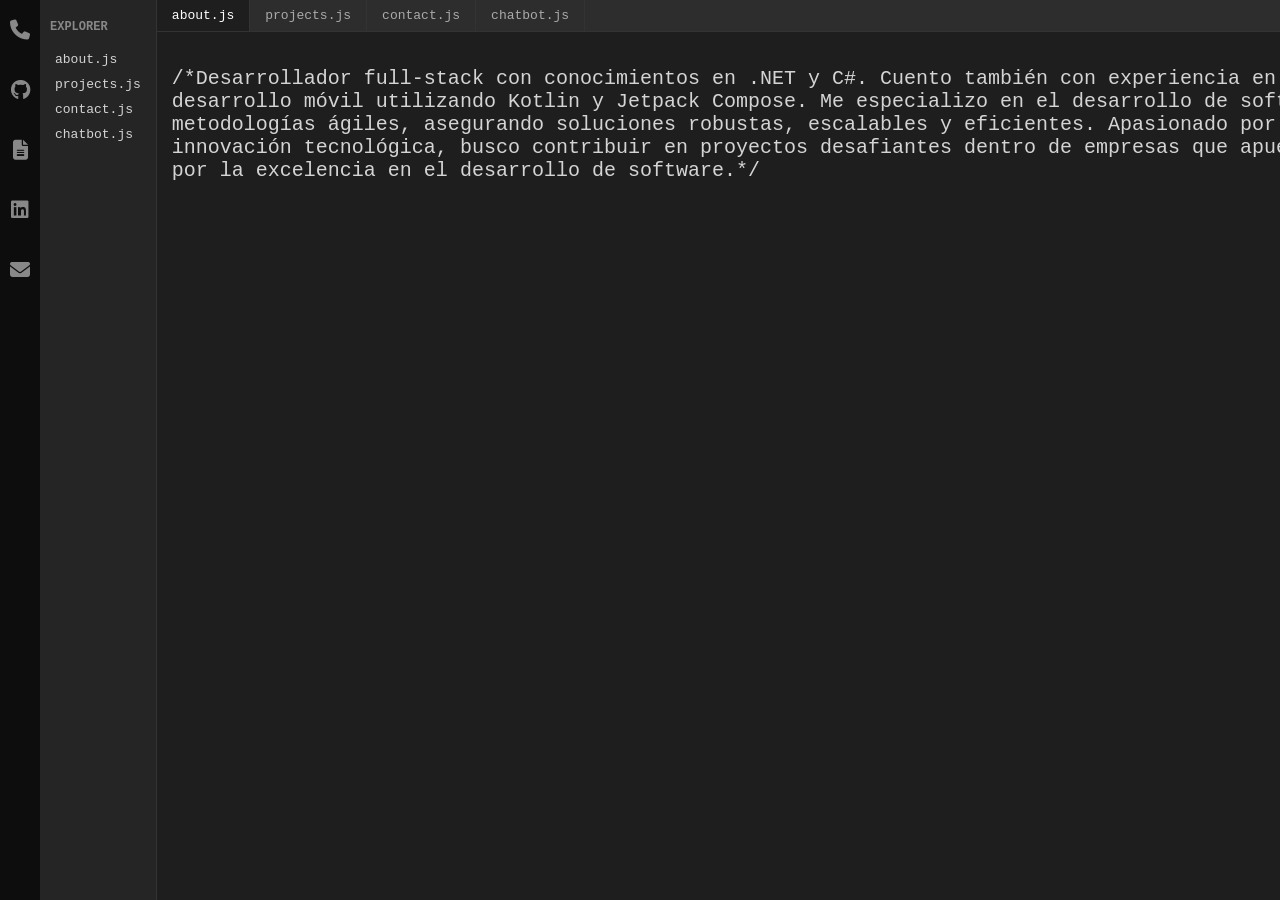
==== index.html @ b8284af8 "Renamed to index.html" ====
<!DOCTYPE html>
<html lang="es">
<head>
  <meta charset="UTF-8">
  <meta name="viewport" content="width=device-width, initial-scale=1.0">
  <title>Mikhail Vezelev</title>
  <link rel="stylesheet" href="mv2.css">
  <link rel="stylesheet" href="https://cdnjs.cloudflare.com/ajax/libs/font-awesome/6.5.0/css/all.min.css">
</head>
<body>
  <div class="vscode">

    <!-- Sidebar -->
    <div class="sidebar">
  <a href="tel:+34671237252" title="Teléfono"><i class="fas fa-phone"></i></a>
  <a href="https://github.com/Mikhail-Vezelev" target="_blank" title="GitHub"><i class="fab fa-github"></i></a>
  <a href="MV_Developer.pdf" download title="Descargar CV"><i class="fas fa-file-alt"></i></a>
  <a href="https://www.linkedin.com/in/mika1991" target="_blank" title="LinkedIn"> <i class="fab fa-linkedin"></i></a>
  <a href="mailto:mikhailvezelev@gmail.com" title="Enviar correo"><i class="fas fa-envelope"></i></a>
    </div>

    <!-- Explorer -->
    <div class="explorer">
      <h2>EXPLORER</h2>
      <ul>
        <li data-file="about">about.js</li>
        <li data-file="projects">projects.js</li>
        <li data-file="contact">contact.js</li>
        <li data-file="chatbot">chatbot.js</li>
      </ul>
    </div>

    <!-- Editor -->
    <div class="editor">
      <div class="tabs">
        <div class="tab active" data-file="about">about.js</div>
        <div class="tab" data-file="projects">projects.js</div>
        <div class="tab" data-file="contact">contact.js</div>
        <div class="tab" data-file="chatbot">chatbot.js</div>
      </div>
      <div class="content">
        <pre id="about" class="file active">
/*Desarrollador full-stack con conocimientos en .NET y C#. Cuento también con experiencia en
desarrollo móvil utilizando Kotlin y Jetpack Compose. Me especializo en el desarrollo de software bajo
metodologías ágiles, asegurando soluciones robustas, escalables y eficientes. Apasionado por la
innovación tecnológica, busco contribuir en proyectos desafiantes dentro de empresas que apuesten
por la excelencia en el desarrollo de software.*/

        </pre>
        <pre id="projects" class="file">
// Algunos de mis proyectos:
// - App móvil de lista de la compra con OCR.
// - Sistema de gestión de contratos en Java + Oracle.
// - Portfolio estilo VS Code.
        </pre>
        <pre id="contact" class="file">
// Teléfono: 671237252
// Email: mikhailvezelev1993@gmai.com
// GitHub: https://github.com/Mikhail-Vezelev
// LinkedIn: https://www.linkedin.com/in/mika1991
        </pre>
        <div id="chatbot" class="file">
      <div id="chatbox" style="border:1px solid #ccc; padding:10px; width:100%; height:300px; overflow-y:auto;"></div>
      <input type="text" id="userInput" placeholder="Escribe un mensaje..." style="width:80%;">
      <button id="sendBtn">Enviar</button>
    </div>
      </div>
    </div>
  </div>
  <script src="mv3.js"></script>
</body>
</html>
---- mv2.css ----
body {
  margin: 0;
  font-family: monospace;
  background-color: #1e1e1e;
  color: #d4d4d4;
  height: 100vh;
  display: flex;
}

.vscode {
  display: flex;
  width: 100%;
  height: 100%;
}

/* Sidebar */
.sidebar {
  width: 50px;
  background-color: #0d0d0d;
  display: flex;
  flex-direction: column;
  align-items: center;
  padding: 10px 0;
  gap: 20px;
  color: #888;
}

.sidebar a {
  font-size: 20px;
  color: #888;
  text-decoration: none;
  display: flex;
  align-items: center;
  justify-content: center;
  width: 40px;
  height: 40px;
}

.sidebar a:hover {
  color: #1e90ff; 
}


/* Explorer */
.explorer {
  width: 200px;
  background-color: #252526;
  border-right: 1px solid #333;
  padding: 10px;
}
.explorer h2 {
  font-size: 12px;
  color: #888;
  margin-bottom: 10px;
}
.explorer ul {
  list-style: none;
  padding: 0;
}
.explorer li {
  padding: 5px;
  cursor: pointer;
}
.explorer li:hover {
  background-color: #2a2d2e;
}
.explorer li.active {
  background-color: #37373d;
  color: white;
}

/* Editor */
.editor {
  flex: 1;
  display: flex;
  flex-direction: column;
}

.tabs {
  display: flex;
  background-color: #2d2d2d;
  border-bottom: 1px solid #333;
}
.tab {
  padding: 8px 15px;
  border-right: 1px solid #333;
  cursor: pointer;
  color: #aaa;
}
.tab.active {
  background-color: #1e1e1e;
  color: white;
}

.content {
  flex: 1;
  padding: 15px;
  overflow: auto;
  font-size: 20px;
}
.file {
  display: none;
}
.file.active {
  display: block;
}
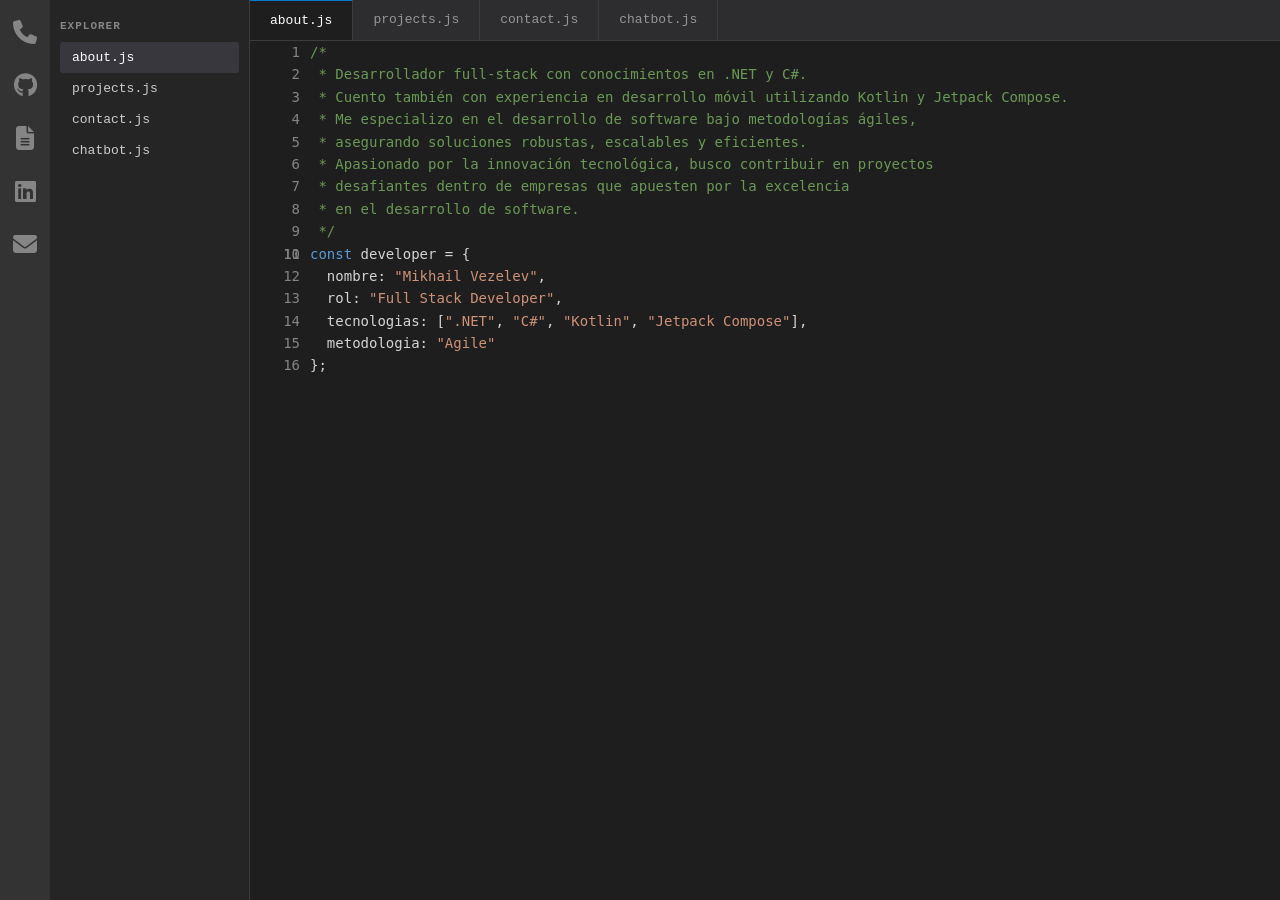
==== commit 08c1aa13: "vercion mejorada y con api" ====
--- a/index.html
+++ b/index.html
@@ -12,18 +12,18 @@
 
     <!-- Sidebar -->
     <div class="sidebar">
-  <a href="tel:+34671237252" title="Teléfono"><i class="fas fa-phone"></i></a>
-  <a href="https://github.com/Mikhail-Vezelev" target="_blank" title="GitHub"><i class="fab fa-github"></i></a>
-  <a href="MV_Developer.pdf" download title="Descargar CV"><i class="fas fa-file-alt"></i></a>
-  <a href="https://www.linkedin.com/in/mika1991" target="_blank" title="LinkedIn"> <i class="fab fa-linkedin"></i></a>
-  <a href="mailto:mikhailvezelev@gmail.com" title="Enviar correo"><i class="fas fa-envelope"></i></a>
+      <a href="tel:+34671237252" title="Teléfono"><i class="fas fa-phone"></i></a>
+      <a href="https://github.com/Mikhail-Vezelev" target="_blank" title="GitHub"><i class="fab fa-github"></i></a>
+      <a href="MV_Developer.pdf" download title="Descargar CV"><i class="fas fa-file-alt"></i></a>
+      <a href="https://www.linkedin.com/in/mika1991" target="_blank" title="LinkedIn"><i class="fab fa-linkedin"></i></a>
+      <a href="mailto:mikhailvezelev1993@gmail.com" title="Enviar correo"><i class="fas fa-envelope"></i></a>
     </div>
 
     <!-- Explorer -->
     <div class="explorer">
       <h2>EXPLORER</h2>
       <ul>
-        <li data-file="about">about.js</li>
+        <li data-file="about" class="active">about.js</li>
         <li data-file="projects">projects.js</li>
         <li data-file="contact">contact.js</li>
         <li data-file="chatbot">chatbot.js</li>
@@ -39,34 +39,22 @@
         <div class="tab" data-file="chatbot">chatbot.js</div>
       </div>
       <div class="content">
-        <pre id="about" class="file active">
-/*Desarrollador full-stack con conocimientos en .NET y C#. Cuento también con experiencia en
-desarrollo móvil utilizando Kotlin y Jetpack Compose. Me especializo en el desarrollo de software bajo
-metodologías ágiles, asegurando soluciones robustas, escalables y eficientes. Apasionado por la
-innovación tecnológica, busco contribuir en proyectos desafiantes dentro de empresas que apuesten
-por la excelencia en el desarrollo de software.*/
+        <pre id="about" class="file active"><span class="code-line"><span class="comment">/*</span></span><span class="code-line"><span class="comment"> * Desarrollador full-stack con conocimientos en .NET y C#.</span></span><span class="code-line"><span class="comment"> * Cuento también con experiencia en desarrollo móvil utilizando Kotlin y Jetpack Compose.</span></span><span class="code-line"><span class="comment"> * Me especializo en el desarrollo de software bajo metodologías ágiles,</span></span><span class="code-line"><span class="comment"> * asegurando soluciones robustas, escalables y eficientes.</span></span><span class="code-line"><span class="comment"> * Apasionado por la innovación tecnológica, busco contribuir en proyectos</span></span><span class="code-line"><span class="comment"> * desafiantes dentro de empresas que apuesten por la excelencia</span></span><span class="code-line"><span class="comment"> * en el desarrollo de software.</span></span><span class="code-line"><span class="comment"> */</span></span><span class="code-line"></span><span class="code-line"><span class="keyword">const</span> developer = {</span><span class="code-line">  nombre: <span class="string">"Mikhail Vezelev"</span>,</span><span class="code-line">  rol: <span class="string">"Full Stack Developer"</span>,</span><span class="code-line">  tecnologias: [<span class="string">".NET"</span>, <span class="string">"C#"</span>, <span class="string">"Kotlin"</span>, <span class="string">"Jetpack Compose"</span>],</span><span class="code-line">  metodologia: <span class="string">"Agile"</span></span><span class="code-line">};</span></pre>
 
-        </pre>
-        <pre id="projects" class="file">
-// Algunos de mis proyectos:
-// - App móvil de lista de la compra con OCR.
-// - Sistema de gestión de contratos en Java + Oracle.
-// - Portfolio estilo VS Code.
-        </pre>
-        <pre id="contact" class="file">
-// Teléfono: 671237252
-// Email: mikhailvezelev1993@gmai.com
-// GitHub: https://github.com/Mikhail-Vezelev
-// LinkedIn: https://www.linkedin.com/in/mika1991
-        </pre>
+        <pre id="projects" class="file"><span class="code-line"><span class="comment">// Algunos de mis proyectos destacados:</span></span><span class="code-line"></span><span class="code-line"><span class="keyword">const</span> projects = [</span><span class="code-line">  {</span><span class="code-line">    nombre: <span class="string">"Api ChatBot"</span>,</span><span class="code-line">    tecnologias: [<span class="string">"Doker"</span>, <span class="string">"C#"</span>, <span class="string">".NET"</span>],</span><span class="code-line">    descripcion: <span class="string">"Chat bot sencillo integrado con Render"</span></span><span class="code-line">  },</span><span class="code-line">  {</span><span class="code-line">  nombre: <span class="string">"Portfolio estilo VS Code"</span>,</span><span class="code-line">    tecnologias: [<span class="string">"HTML"</span>, <span class="string">"CSS"</span>, <span class="string">"JavaScript"</span>],</span><span class="code-line">    descripcion: <span class="string">"Portafolio interactivo con diseño de editor"</span></span><span class="code-line">  }</span><span class="code-line">];</span></pre>
+
+        <pre id="contact" class="file"><span class="code-line"><span class="comment">// Información de contacto</span></span><span class="code-line"></span><span class="code-line"><span class="keyword">const</span> contacto = {</span><span class="code-line">  telefono: <span class="string">"+34 671237252"</span>,</span><span class="code-line">  email: <span class="string">"mikhailvezelev1993@gmail.com"</span>,</span><span class="code-line">  github: <span class="string">"https://github.com/Mikhail-Vezelev"</span>,</span><span class="code-line">  linkedin: <span class="string">"https://www.linkedin.com/in/mika1991"</span>,</span><span class="code-line">  ubicacion: <span class="string">"Madrid, España"</span></span><span class="code-line">};</span><span class="code-line"></span><span class="code-line"><span class="comment">// ¡No dudes en contactarme para colaborar en proyectos!</span></span></pre>
+
         <div id="chatbot" class="file">
-      <div id="chatbox" style="border:1px solid #ccc; padding:10px; width:100%; height:300px; overflow-y:auto;"></div>
-      <input type="text" id="userInput" placeholder="Escribe un mensaje..." style="width:80%;">
-      <button id="sendBtn">Enviar</button>
-    </div>
+          <div id="chatbox"></div>
+          <div class="chat-input-container">
+            <input type="text" id="userInput" placeholder="Pregúntame algo sobre Mikhail...">
+            <button id="sendBtn">Enviar</button>
+          </div>
+        </div>
       </div>
     </div>
   </div>
   <script src="mv3.js"></script>
 </body>
-</html>
+</html>
--- a/mv2.css
+++ b/mv2.css
@@ -1,106 +1,246 @@
+* {
+  margin: 0;
+  padding: 0;
+  box-sizing: border-box;
+}
+
 body {
-  margin: 0;
-  font-family: monospace;
-  background-color: #1e1e1e;
+  font-family: 'Consolas', 'Courier New', monospace;
+  background: #1e1e1e;
   color: #d4d4d4;
   height: 100vh;
-  display: flex;
+  overflow: hidden;
 }
 
 .vscode {
-  display: flex;
-  width: 100%;
-  height: 100%;
+  display: grid;
+  grid-template-columns: 50px 200px 1fr;
+  height: 100vh;
 }
 
 /* Sidebar */
 .sidebar {
-  width: 50px;
-  background-color: #0d0d0d;
+  background: #333;
   display: flex;
   flex-direction: column;
   align-items: center;
-  padding: 10px 0;
-  gap: 20px;
-  color: #888;
+  padding: 20px 0;
+  gap: 25px;
 }
 
 .sidebar a {
-  font-size: 20px;
-  color: #888;
+  color: #858585;
+  font-size: 24px;
+  transition: color 0.3s;
   text-decoration: none;
-  display: flex;
-  align-items: center;
-  justify-content: center;
-  width: 40px;
-  height: 40px;
 }
 
 .sidebar a:hover {
-  color: #1e90ff; 
-}
-
+  color: #007acc;
+}
 
 /* Explorer */
 .explorer {
-  width: 200px;
-  background-color: #252526;
-  border-right: 1px solid #333;
-  padding: 10px;
-}
+  background: #252526;
+  padding: 20px 10px;
+  border-right: 1px solid #3c3c3c;
+}
+
 .explorer h2 {
-  font-size: 12px;
-  color: #888;
+  font-size: 11px;
+  color: #858585;
   margin-bottom: 10px;
-}
+  letter-spacing: 1px;
+}
+
 .explorer ul {
   list-style: none;
-  padding: 0;
-}
+}
+
 .explorer li {
-  padding: 5px;
+  padding: 8px 12px;
   cursor: pointer;
-}
+  color: #cccccc;
+  transition: background 0.2s;
+  border-radius: 3px;
+  font-size: 13px;
+}
+
 .explorer li:hover {
-  background-color: #2a2d2e;
-}
+  background: #2a2d2e;
+}
+
 .explorer li.active {
-  background-color: #37373d;
-  color: white;
+  background: #37373d;
+  color: #ffffff;
 }
 
 /* Editor */
 .editor {
-  flex: 1;
   display: flex;
   flex-direction: column;
+  background: #1e1e1e;
 }
 
 .tabs {
   display: flex;
-  background-color: #2d2d2d;
-  border-bottom: 1px solid #333;
-}
+  background: #2d2d30;
+  border-bottom: 1px solid #3c3c3c;
+}
+
 .tab {
-  padding: 8px 15px;
-  border-right: 1px solid #333;
+  padding: 12px 20px;
   cursor: pointer;
-  color: #aaa;
-}
+  border-right: 1px solid #3c3c3c;
+  font-size: 13px;
+  color: #969696;
+  transition: background 0.2s;
+}
+
+.tab:hover {
+  background: #1e1e1e;
+}
+
 .tab.active {
-  background-color: #1e1e1e;
-  color: white;
+  background: #1e1e1e;
+  color: #ffffff;
+  border-top: 1px solid #007acc;
 }
 
 .content {
   flex: 1;
-  padding: 15px;
-  overflow: auto;
-  font-size: 20px;
-}
+  overflow-y: auto;
+  position: relative;
+}
+
 .file {
   display: none;
-}
+  padding: 0;
+  margin: 0;
+  background: #1e1e1e;
+  height: 100%;
+}
+
 .file.active {
   display: block;
 }
+
+/* Líneas numeradas para pre */
+pre {
+  counter-reset: line;
+  padding: 20px 0 20px 0;
+  line-height: 1.6;
+  font-size: 14px;
+  white-space: pre-wrap;
+  word-wrap: break-word;
+}
+
+pre .code-line {
+  counter-increment: line;
+  display: block;
+  padding-left: 60px;
+  position: relative;
+}
+
+pre .code-line::before {
+  content: counter(line);
+  position: absolute;
+  left: 0;
+  width: 50px;
+  text-align: right;
+  padding-right: 10px;
+  color: #858585;
+  user-select: none;
+}
+
+pre .code-line:hover {
+  background: #2a2a2a;
+}
+
+/* Chatbot específico */
+#chatbot {
+  padding: 20px;
+  display: flex;
+  flex-direction: column;
+  height: 100%;
+}
+
+#chatbox {
+  flex: 1;
+  border: 1px solid #3c3c3c;
+  padding: 15px;
+  overflow-y: auto;
+  background: #1e1e1e;
+  border-radius: 5px;
+  margin-bottom: 15px;
+}
+
+.chat-message {
+  margin-bottom: 12px;
+  padding: 10px;
+  border-radius: 5px;
+  line-height: 1.5;
+}
+
+.chat-message.user {
+  background: #094771;
+  text-align: right;
+}
+
+.chat-message.bot {
+  background: #1a472a;
+}
+
+.chat-message strong {
+  display: block;
+  margin-bottom: 5px;
+  font-size: 12px;
+  opacity: 0.8;
+}
+
+.chat-input-container {
+  display: flex;
+  gap: 10px;
+}
+
+#userInput {
+  flex: 1;
+  padding: 12px;
+  background: #2d2d30;
+  border: 1px solid #3c3c3c;
+  color: #d4d4d4;
+  border-radius: 3px;
+  font-family: 'Consolas', 'Courier New', monospace;
+  font-size: 14px;
+}
+
+#userInput:focus {
+  outline: none;
+  border-color: #007acc;
+}
+
+#sendBtn {
+  padding: 12px 25px;
+  background: #007acc;
+  color: white;
+  border: none;
+  border-radius: 3px;
+  cursor: pointer;
+  font-weight: bold;
+  transition: background 0.3s;
+}
+
+#sendBtn:hover {
+  background: #005a9e;
+}
+
+#sendBtn:active {
+  background: #004578;
+}
+
+/* Colores de sintaxis */
+.comment { color: #6a9955; }
+.keyword { color: #569cd6; }
+.string { color: #ce9178; }
+.number { color: #b5cea8; }
+.function { color: #dcdcaa; }
